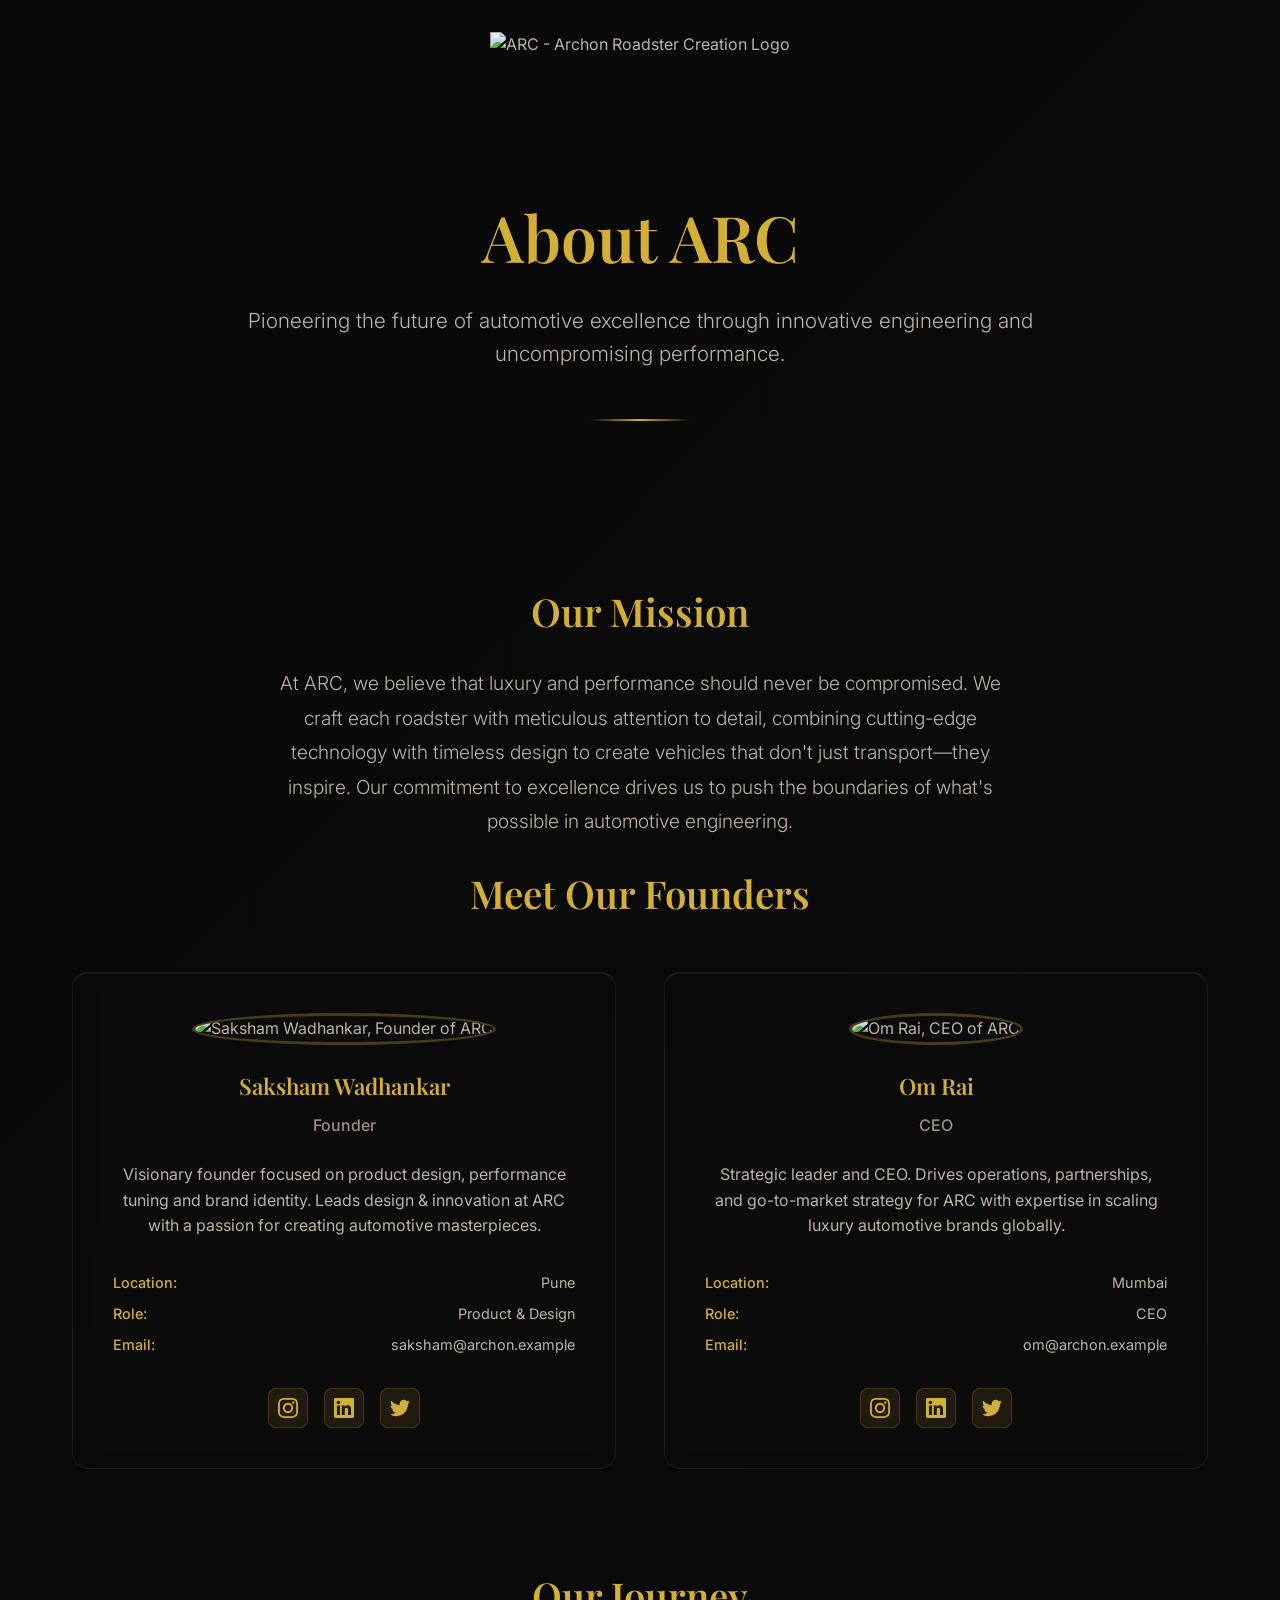
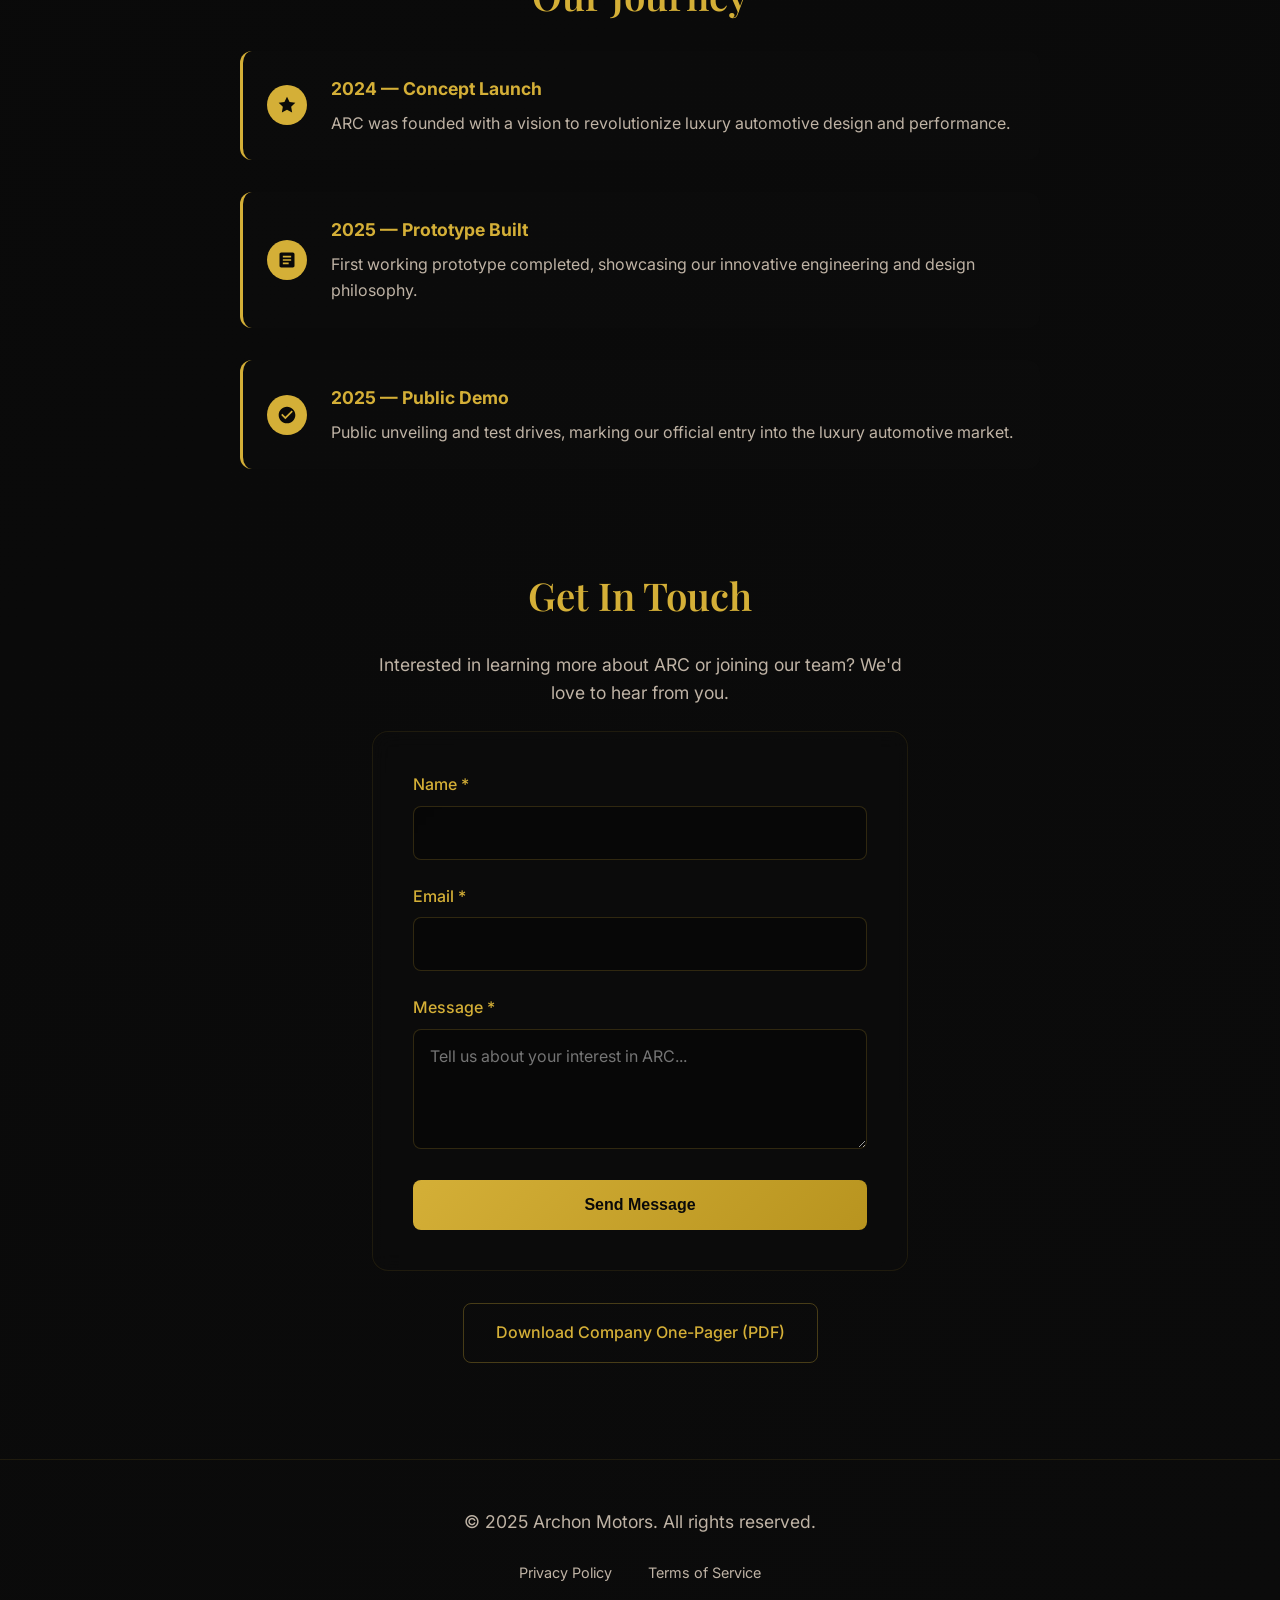
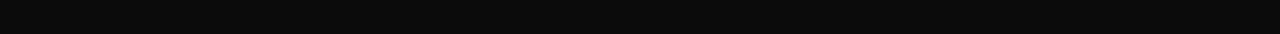
==== src/about.html @ a7c65e60 "Create about.html" ====
<!DOCTYPE html>
<html lang="en">
<head>
    <meta charset="UTF-8">
    <meta name="viewport" content="width=device-width, initial-scale=1.0">
    <title>About ARC — Archon Roadster Creation</title>
    <meta name="description" content="Meet the visionary team behind ARC - pioneering luxury automotive excellence through innovative engineering and uncompromising performance.">
    
    <!-- Open Graph Meta Tags -->
    <meta property="og:title" content="About ARC — Archon Roadster Creation">
    <meta property="og:description" content="Meet the visionary team behind ARC - pioneering luxury automotive excellence through innovative engineering and uncompromising performance.">
    <meta property="og:type" content="website">
    <meta property="og:image" content="https://via.placeholder.com/1200x630/090909/d4af37?text=ARC+About+Us">
    
    <!-- Preconnect to Google Fonts -->
    <link rel="preconnect" href="https://fonts.googleapis.com">
    <link rel="preconnect" href="https://fonts.gstatic.com" crossorigin>
    <link href="https://fonts.googleapis.com/css2?family=Playfair+Display:wght@400;600;700&family=Inter:wght@300;400;500;600&display=swap" rel="stylesheet">
    
    <style>
        /* CSS Reset & Base Styles */
        * {
            margin: 0;
            padding: 0;
            box-sizing: border-box;
        }
        
        html {
            scroll-behavior: smooth;
        }
        
        body {
            font-family: 'Inter', -apple-system, BlinkMacSystemFont, 'Segoe UI', sans-serif;
            background: linear-gradient(135deg, #090909 0%, #0b0b0b 100%);
            color: #bfb3a5;
            line-height: 1.6;
            min-height: 100vh;
        }
        
        /* Typography */
        h1, h2, h3 {
            font-family: 'Playfair Display', serif;
            color: #d4af37;
            font-weight: 600;
        }
        
        h1 {
            font-size: clamp(2.5rem, 5vw, 4rem);
            margin-bottom: 1rem;
        }
        
        h2 {
            font-size: clamp(1.8rem, 3vw, 2.5rem);
            margin-bottom: 1.5rem;
        }
        
        h3 {
            font-size: clamp(1.2rem, 2vw, 1.5rem);
            margin-bottom: 1rem;
        }
        
        p {
            font-size: 1.1rem;
            margin-bottom: 1.5rem;
            color: #bfb3a5;
        }
        
        /* Layout Container */
        .container {
            max-width: 1200px;
            margin: 0 auto;
            padding: 0 2rem;
        }
        
        /* Header */
        header {
            padding: 2rem 0;
            text-align: center;
        }
        
        /* Main Content */
        main {
            padding: 2rem 0;
        }
        
        section {
            margin-bottom: 6rem;
            opacity: 0;
            transform: translateY(30px);
            transition: all 0.8s cubic-bezier(0.4, 0, 0.2, 1);
        }
        
        section.fade-in {
            opacity: 1;
            transform: translateY(0);
        }
        
        /* Hero Section */
        .hero {
            text-align: center;
            padding: 4rem 0;
        }
        
        .hero-subtitle {
            font-size: 1.3rem;
            font-weight: 300;
            max-width: 800px;
            margin: 0 auto 3rem;
            color: #bfb3a5;
        }
        
        .divider {
            width: 100px;
            height: 2px;
            background: linear-gradient(90deg, transparent, #d4af37, transparent);
            margin: 0 auto;
        }
        
        /* Mission Section */
        .mission {
            text-align: center;
            max-width: 800px;
            margin: 0 auto;
        }
        
        .mission p {
            font-size: 1.2rem;
            font-weight: 300;
            line-height: 1.8;
        }
        
        /* Founders Grid */
        .founders-grid {
            display: grid;
            grid-template-columns: repeat(auto-fit, minmax(350px, 1fr));
            gap: 3rem;
            margin-top: 3rem;
        }
        
        .founder-card {
            background: rgba(13, 13, 13, 0.6);
            backdrop-filter: blur(10px);
            border: 1px solid rgba(212, 175, 55, 0.1);
            border-radius: 16px;
            padding: 2.5rem;
            text-align: center;
            transition: all 0.3s ease;
            box-shadow: inset 0 1px 0 rgba(255, 255, 255, 0.05);
        }
        
        .founder-card:hover {
            border-color: rgba(212, 175, 55, 0.4);
            transform: translateY(-5px);
            box-shadow: 0 20px 40px rgba(0, 0, 0, 0.3), inset 0 1px 0 rgba(255, 255, 255, 0.1);
        }
        
        .founder-card:focus-within {
            outline: 2px solid #d4af37;
            outline-offset: 2px;
        }
        
        .founder-image {
            width: 120px;
            height: 120px;
            border-radius: 50%;
            margin: 0 auto 1.5rem;
            border: 3px solid rgba(212, 175, 55, 0.3);
            transition: border-color 0.3s ease;
        }
        
        .founder-card:hover .founder-image {
            border-color: #d4af37;
        }
        
        .founder-name {
            color: #d4af37;
            font-size: 1.4rem;
            margin-bottom: 0.5rem;
        }
        
        .founder-title {
            color: #bfb3a5;
            font-size: 1rem;
            font-weight: 500;
            margin-bottom: 1.5rem;
            opacity: 0.8;
        }
        
        .founder-bio {
            font-size: 1rem;
            line-height: 1.6;
            margin-bottom: 2rem;
        }
        
        .founder-facts {
            text-align: left;
            margin-bottom: 2rem;
        }
        
        .fact-item {
            display: flex;
            justify-content: space-between;
            margin-bottom: 0.5rem;
            font-size: 0.9rem;
        }
        
        .fact-label {
            color: #d4af37;
            font-weight: 500;
        }
        
        .fact-value {
            color: #bfb3a5;
        }
        
        .fact-value a {
            color: #bfb3a5;
            text-decoration: none;
            transition: color 0.3s ease;
        }
        
        .fact-value a:hover {
            color: #d4af37;
        }
        
        /* Social Icons */
        .social-links {
            display: flex;
            justify-content: center;
            gap: 1rem;
        }
        
        .social-link {
            display: inline-flex;
            align-items: center;
            justify-content: center;
            width: 40px;
            height: 40px;
            background: rgba(212, 175, 55, 0.1);
            border: 1px solid rgba(212, 175, 55, 0.2);
            border-radius: 8px;
            color: #d4af37;
            text-decoration: none;
            transition: all 0.3s ease;
        }
        
        .social-link:hover {
            background: rgba(212, 175, 55, 0.2);
            border-color: #d4af37;
            transform: translateY(-2px);
        }
        
        .social-link:focus {
            outline: 2px solid #d4af37;
            outline-offset: 2px;
        }
        
        /* Timeline */
        .timeline {
            max-width: 800px;
            margin: 0 auto;
        }
        
        .timeline-item {
            display: flex;
            align-items: center;
            margin-bottom: 2rem;
            padding: 1.5rem;
            background: rgba(13, 13, 13, 0.4);
            border-radius: 12px;
            border-left: 3px solid #d4af37;
        }
        
        .timeline-icon {
            width: 40px;
            height: 40px;
            background: #d4af37;
            border-radius: 50%;
            display: flex;
            align-items: center;
            justify-content: center;
            margin-right: 1.5rem;
            flex-shrink: 0;
        }
        
        .timeline-content h4 {
            color: #d4af37;
            font-size: 1.1rem;
            margin-bottom: 0.5rem;
        }
        
        .timeline-content p {
            margin: 0;
            font-size: 1rem;
        }
        
        /* Contact Section */
        .contact-section {
            max-width: 600px;
            margin: 0 auto;
            text-align: center;
        }
        
        .contact-form {
            background: rgba(13, 13, 13, 0.6);
            backdrop-filter: blur(10px);
            border: 1px solid rgba(212, 175, 55, 0.1);
            border-radius: 16px;
            padding: 2.5rem;
            margin-bottom: 2rem;
        }
        
        .form-group {
            margin-bottom: 1.5rem;
            text-align: left;
        }
        
        .form-group label {
            display: block;
            color: #d4af37;
            font-weight: 500;
            margin-bottom: 0.5rem;
        }
        
        .form-group input,
        .form-group textarea {
            width: 100%;
            padding: 1rem;
            background: rgba(0, 0, 0, 0.3);
            border: 1px solid rgba(212, 175, 55, 0.2);
            border-radius: 8px;
            color: #bfb3a5;
            font-family: inherit;
            font-size: 1rem;
            transition: border-color 0.3s ease;
        }
        
        .form-group input:focus,
        .form-group textarea:focus {
            outline: none;
            border-color: #d4af37;
            box-shadow: 0 0 0 2px rgba(212, 175, 55, 0.2);
        }
        
        .form-group textarea {
            resize: vertical;
            min-height: 120px;
        }
        
        .submit-btn {
            background: linear-gradient(135deg, #d4af37, #b8941f);
            color: #090909;
            border: none;
            padding: 1rem 2rem;
            border-radius: 8px;
            font-weight: 600;
            font-size: 1rem;
            cursor: pointer;
            transition: all 0.3s ease;
            width: 100%;
        }
        
        .submit-btn:hover {
            transform: translateY(-2px);
            box-shadow: 0 10px 20px rgba(212, 175, 55, 0.3);
        }
        
        .submit-btn:focus {
            outline: 2px solid #d4af37;
            outline-offset: 2px;
        }
        
        .cta-link {
            display: inline-block;
            color: #d4af37;
            text-decoration: none;
            font-weight: 500;
            padding: 1rem 2rem;
            border: 1px solid rgba(212, 175, 55, 0.3);
            border-radius: 8px;
            transition: all 0.3s ease;
        }
        
        .cta-link:hover {
            background: rgba(212, 175, 55, 0.1);
            border-color: #d4af37;
        }
        
        .cta-link:focus {
            outline: 2px solid #d4af37;
            outline-offset: 2px;
        }
        
        /* Footer */
        footer {
            text-align: center;
            padding: 3rem 0;
            border-top: 1px solid rgba(212, 175, 55, 0.1);
            margin-top: 4rem;
        }
        
        .footer-links {
            margin-top: 1rem;
        }
        
        .footer-links a {
            color: #bfb3a5;
            text-decoration: none;
            margin: 0 1rem;
            font-size: 0.9rem;
            transition: color 0.3s ease;
        }
        
        .footer-links a:hover {
            color: #d4af37;
        }
        
        /* Responsive Design */
        @media (max-width: 768px) {
            .container {
                padding: 0 1rem;
            }
            
            .founders-grid {
                grid-template-columns: 1fr;
                gap: 2rem;
            }
            
            .founder-card {
                padding: 2rem;
            }
            
            .timeline-item {
                flex-direction: column;
                text-align: center;
            }
            
            .timeline-icon {
                margin-right: 0;
                margin-bottom: 1rem;
            }
            
            .contact-form {
                padding: 2rem;
            }
            
            section {
                margin-bottom: 4rem;
            }
        }
        
        @media (max-width: 480px) {
            .hero {
                padding: 2rem 0;
            }
            
            .hero-subtitle {
                font-size: 1.1rem;
            }
            
            .founder-card {
                padding: 1.5rem;
            }
            
            .contact-form {
                padding: 1.5rem;
            }
        }
    </style>
</head>
<body>
    <header>
        <div class="container">
            <!-- Replace with actual logo -->
            <img src="https://via.placeholder.com/200x60/090909/d4af37?text=ARC+LOGO" alt="ARC - Archon Roadster Creation Logo" style="max-height: 60px;">
        </div>
    </header>

    <main>
        <!-- Hero Section -->
        <section class="hero fade-in">
            <div class="container">
                <h1>About ARC</h1>
                <p class="hero-subtitle">Pioneering the future of automotive excellence through innovative engineering and uncompromising performance.</p>
                <div class="divider"></div>
            </div>
        </section>

        <!-- Mission Section -->
        <section class="mission">
            <div class="container">
                <h2>Our Mission</h2>
                <p>At ARC, we believe that luxury and performance should never be compromised. We craft each roadster with meticulous attention to detail, combining cutting-edge technology with timeless design to create vehicles that don't just transport—they inspire. Our commitment to excellence drives us to push the boundaries of what's possible in automotive engineering.</p>
            </div>
        </section>

        <!-- Founders Section -->
        <section class="founders">
            <div class="container">
                <h2 style="text-align: center;">Meet Our Founders</h2>
                <div class="founders-grid">
                    <!-- Founder 1: Saksham Wadhankar -->
                    <article class="founder-card">
                        <!-- Replace with actual founder photo -->
                        <img src="https://via.placeholder.com/200x200/090909/d4af37?text=SW" alt="Saksham Wadhankar, Founder of ARC" class="founder-image">
                        <h3 class="founder-name">Saksham Wadhankar</h3>
                        <p class="founder-title">Founder</p>
                        <p class="founder-bio">Visionary founder focused on product design, performance tuning and brand identity. Leads design & innovation at ARC with a passion for creating automotive masterpieces.</p>
                        
                        <div class="founder-facts">
                            <div class="fact-item">
                                <span class="fact-label">Location:</span>
                                <span class="fact-value">Pune</span>
                            </div>
                            <div class="fact-item">
                                <span class="fact-label">Role:</span>
                                <span class="fact-value">Product & Design</span>
                            </div>
                            <div class="fact-item">
                                <span class="fact-label">Email:</span>
                                <span class="fact-value"><a href="mailto:saksham@archon.example">saksham@archon.example</a></span>
                            </div>
                        </div>
                        
                        <div class="social-links">
                            <a href="#" class="social-link" aria-label="Saksham's Instagram">
                                <svg width="20" height="20" viewBox="0 0 24 24" fill="currentColor">
                                    <path d="M12 2.163c3.204 0 3.584.012 4.85.07 3.252.148 4.771 1.691 4.919 4.919.058 1.265.069 1.645.069 4.849 0 3.205-.012 3.584-.069 4.849-.149 3.225-1.664 4.771-4.919 4.919-1.266.058-1.644.07-4.85.07-3.204 0-3.584-.012-4.849-.07-3.26-.149-4.771-1.699-4.919-4.92-.058-1.265-.07-1.644-.07-4.849 0-3.204.013-3.583.07-4.849.149-3.227 1.664-4.771 4.919-4.919 1.266-.057 1.645-.069 4.849-.069zm0-2.163c-3.259 0-3.667.014-4.947.072-4.358.2-6.78 2.618-6.98 6.98-.059 1.281-.073 1.689-.073 4.948 0 3.259.014 3.668.072 4.948.2 4.358 2.618 6.78 6.98 6.98 1.281.058 1.689.072 4.948.072 3.259 0 3.668-.014 4.948-.072 4.354-.2 6.782-2.618 6.979-6.98.059-1.28.073-1.689.073-4.948 0-3.259-.014-3.667-.072-4.947-.196-4.354-2.617-6.78-6.979-6.98-1.281-.059-1.69-.073-4.949-.073zm0 5.838c-3.403 0-6.162 2.759-6.162 6.162s2.759 6.163 6.162 6.163 6.162-2.759 6.162-6.163c0-3.403-2.759-6.162-6.162-6.162zm0 10.162c-2.209 0-4-1.79-4-4 0-2.209 1.791-4 4-4s4 1.791 4 4c0 2.21-1.791 4-4 4zm6.406-11.845c-.796 0-1.441.645-1.441 1.44s.645 1.44 1.441 1.44c.795 0 1.439-.645 1.439-1.44s-.644-1.44-1.439-1.44z"/>
                                </svg>
                            </a>
                            <a href="#" class="social-link" aria-label="Saksham's LinkedIn">
                                <svg width="20" height="20" viewBox="0 0 24 24" fill="currentColor">
                                    <path d="M20.447 20.452h-3.554v-5.569c0-1.328-.027-3.037-1.852-3.037-1.853 0-2.136 1.445-2.136 2.939v5.667H9.351V9h3.414v1.561h.046c.477-.9 1.637-1.85 3.37-1.85 3.601 0 4.267 2.37 4.267 5.455v6.286zM5.337 7.433c-1.144 0-2.063-.926-2.063-2.065 0-1.138.92-2.063 2.063-2.063 1.14 0 2.064.925 2.064 2.063 0 1.139-.925 2.065-2.064 2.065zm1.782 13.019H3.555V9h3.564v11.452zM22.225 0H1.771C.792 0 0 .774 0 1.729v20.542C0 23.227.792 24 1.771 24h20.451C23.2 24 24 23.227 24 22.271V1.729C24 .774 23.2 0 22.222 0h.003z"/>
                                </svg>
                            </a>
                            <a href="#" class="social-link" aria-label="Saksham's Twitter">
                                <svg width="20" height="20" viewBox="0 0 24 24" fill="currentColor">
                                    <path d="M23.953 4.57a10 10 0 01-2.825.775 4.958 4.958 0 002.163-2.723c-.951.555-2.005.959-3.127 1.184a4.92 4.92 0 00-8.384 4.482C7.69 8.095 4.067 6.13 1.64 3.162a4.822 4.822 0 00-.666 2.475c0 1.71.87 3.213 2.188 4.096a4.904 4.904 0 01-2.228-.616v.06a4.923 4.923 0 003.946 4.827 4.996 4.996 0 01-2.212.085 4.936 4.936 0 004.604 3.417 9.867 9.867 0 01-6.102 2.105c-.39 0-.779-.023-1.17-.067a13.995 13.995 0 007.557 2.209c9.053 0 13.998-7.496 13.998-13.985 0-.21 0-.42-.015-.63A9.935 9.935 0 0024 4.59z"/>
                                </svg>
                            </a>
                        </div>
                    </article>

                    <!-- Founder 2: Om Rai -->
                    <article class="founder-card">
                        <!-- Replace with actual founder photo -->
                        <img src="https://via.placeholder.com/200x200/090909/d4af37?text=OR" alt="Om Rai, CEO of ARC" class="founder-image">
                        <h3 class="founder-name">Om Rai</h3>
                        <p class="founder-title">CEO</p>
                        <p class="founder-bio">Strategic leader and CEO. Drives operations, partnerships, and go-to-market strategy for ARC with expertise in scaling luxury automotive brands globally.</p>
                        
                        <div class="founder-facts">
                            <div class="fact-item">
                                <span class="fact-label">Location:</span>
                                <span class="fact-value">Mumbai</span>
                            </div>
                            <div class="fact-item">
                                <span class="fact-label">Role:</span>
                                <span class="fact-value">CEO</span>
                            </div>
                            <div class="fact-item">
                                <span class="fact-label">Email:</span>
                                <span class="fact-value"><a href="mailto:om@archon.example">om@archon.example</a></span>
                            </div>
                        </div>
                        
                        <div class="social-links">
                            <a href="#" class="social-link" aria-label="Om's Instagram">
                                <svg width="20" height="20" viewBox="0 0 24 24" fill="currentColor">
                                    <path d="M12 2.163c3.204 0 3.584.012 4.85.07 3.252.148 4.771 1.691 4.919 4.919.058 1.265.069 1.645.069 4.849 0 3.205-.012 3.584-.069 4.849-.149 3.225-1.664 4.771-4.919 4.919-1.266.058-1.644.07-4.85.07-3.204 0-3.584-.012-4.849-.07-3.26-.149-4.771-1.699-4.919-4.92-.058-1.265-.07-1.644-.07-4.849 0-3.204.013-3.583.07-4.849.149-3.227 1.664-4.771 4.919-4.919 1.266-.057 1.645-.069 4.849-.069zm0-2.163c-3.259 0-3.667.014-4.947.072-4.358.2-6.78 2.618-6.98 6.98-.059 1.281-.073 1.689-.073 4.948 0 3.259.014 3.668.072 4.948.2 4.358 2.618 6.78 6.98 6.98 1.281.058 1.689.072 4.948.072 3.259 0 3.668-.014 4.948-.072 4.354-.2 6.782-2.618 6.979-6.98.059-1.28.073-1.689.073-4.948 0-3.259-.014-3.667-.072-4.947-.196-4.354-2.617-6.78-6.979-6.98-1.281-.059-1.69-.073-4.949-.073zm0 5.838c-3.403 0-6.162 2.759-6.162 6.162s2.759 6.163 6.162 6.163 6.162-2.759 6.162-6.163c0-3.403-2.759-6.162-6.162-6.162zm0 10.162c-2.209 0-4-1.79-4-4 0-2.209 1.791-4 4-4s4 1.791 4 4c0 2.21-1.791 4-4 4zm6.406-11.845c-.796 0-1.441.645-1.441 1.44s.645 1.44 1.441 1.44c.795 0 1.439-.645 1.439-1.44s-.644-1.44-1.439-1.44z"/>
                                </svg>
                            </a>
                            <a href="#" class="social-link" aria-label="Om's LinkedIn">
                                <svg width="20" height="20" viewBox="0 0 24 24" fill="currentColor">
                                    <path d="M20.447 20.452h-3.554v-5.569c0-1.328-.027-3.037-1.852-3.037-1.853 0-2.136 1.445-2.136 2.939v5.667H9.351V9h3.414v1.561h.046c.477-.9 1.637-1.85 3.37-1.85 3.601 0 4.267 2.37 4.267 5.455v6.286zM5.337 7.433c-1.144 0-2.063-.926-2.063-2.065 0-1.138.92-2.063 2.063-2.063 1.14 0 2.064.925 2.064 2.063 0 1.139-.925 2.065-2.064 2.065zm1.782 13.019H3.555V9h3.564v11.452zM22.225 0H1.771C.792 0 0 .774 0 1.729v20.542C0 23.227.792 24 1.771 24h20.451C23.2 24 24 23.227 24 22.271V1.729C24 .774 23.2 0 22.222 0h.003z"/>
                                </svg>
                            </a>
                            <a href="#" class="social-link" aria-label="Om's Twitter">
                                <svg width="20" height="20" viewBox="0 0 24 24" fill="currentColor">
                                    <path d="M23.953 4.57a10 10 0 01-2.825.775 4.958 4.958 0 002.163-2.723c-.951.555-2.005.959-3.127 1.184a4.92 4.92 0 00-8.384 4.482C7.69 8.095 4.067 6.13 1.64 3.162a4.822 4.822 0 00-.666 2.475c0 1.71.87 3.213 2.188 4.096a4.904 4.904 0 01-2.228-.616v.06a4.923 4.923 0 003.946 4.827 4.996 4.996 0 01-2.212.085 4.936 4.936 0 004.604 3.417 9.867 9.867 0 01-6.102 2.105c-.39 0-.779-.023-1.17-.067a13.995 13.995 0 007.557 2.209c9.053 0 13.998-7.496 13.998-13.985 0-.21 0-.42-.015-.63A9.935 9.935 0 0024 4.59z"/>
                                </svg>
                            </a>
                        </div>
                    </article>
                </div>
            </div>
        </section>

        <!-- Timeline Section -->
        <section class="timeline-section">
            <div class="container">
                <h2 style="text-align: center;">Our Journey</h2>
                <div class="timeline">
                    <div class="timeline-item">
                        <div class="timeline-icon">
                            <svg width="20" height="20" viewBox="0 0 24 24" fill="#090909">
                                <path d="M12 2l3.09 6.26L22 9.27l-5 4.87 1.18 6.88L12 17.77l-6.18 3.25L7 14.14 2 9.27l6.91-1.01L12 2z"/>
                            </svg>
                        </div>
                        <div class="timeline-content">
                            <h4>2024 — Concept Launch</h4>
                            <p>ARC was founded with a vision to revolutionize luxury automotive design and performance.</p>
                        </div>
                    </div>
                    
                    <div class="timeline-item">
                        <div class="timeline-icon">
                            <svg width="20" height="20" viewBox="0 0 24 24" fill="#090909">
                                <path d="M19 3H5c-1.1 0-2 .9-2 2v14c0 1.1.9 2 2 2h14c1.1 0 2-.9 2-2V5c0-1.1-.9-2-2-2zm-5 14H7v-2h7v2zm3-4H7v-2h10v2zm0-4H7V7h10v2z"/>
                            </svg>
                        </div>
                        <div class="timeline-content">
                            <h4>2025 — Prototype Built</h4>
                            <p>First working prototype completed, showcasing our innovative engineering and design philosophy.</p>
                        </div>
                    </div>
                    
                    <div class="timeline-item">
                        <div class="timeline-icon">
                            <svg width="20" height="20" viewBox="0 0 24 24" fill="#090909">
                                <path d="M12 2C6.48 2 2 6.48 2 12s4.48 10 10 10 10-4.48 10-10S17.52 2 12 2zm-2 15l-5-5 1.41-1.41L10 14.17l7.59-7.59L19 8l-9 9z"/>
                            </svg>
                        </div>
                        <div class="timeline-content">
                            <h4>2025 — Public Demo</h4>
                            <p>Public unveiling and test drives, marking our official entry into the luxury automotive market.</p>
                        </div>
                    </div>
                </div>
            </div>
        </section>

        <!-- Contact Section -->
        <section class="contact-section">
            <div class="container">
                <h2>Get In Touch</h2>
                <p>Interested in learning more about ARC or joining our team? We'd love to hear from you.</p>
                
                <form class="contact-form" id="contactForm">
                    <div class="form-group">
                        <label for="name">Name *</label>
                        <input type="text" id="name" name="name" required>
                    </div>
                    
                    <div class="form-group">
                        <label for="email">Email *</label>
                        <input type="email" id="email" name="email" required>
                    </div>
                    
                    <div class="form-group">
                        <label for="message">Message *</label>
                        <textarea id="message" name="message" required placeholder="Tell us about your interest in ARC..."></textarea>
                    </div>
                    
                    <button type="submit" class="submit-btn">Send Message</button>
                </form>
                
                <a href="#" class="cta-link">Download Company One-Pager (PDF)</a>
            </div>
        </section>
    </main>

    <footer>
        <div class="container">
            <p>&copy; 2025 Archon Motors. All rights reserved.</p>
            <div class="footer-links">
                <a href="#">Privacy Policy</a>
                <a href="#">Terms of Service</a>
            </div>
        </div>
    </footer>

    <script defer>
        // Smooth fade-in animation on scroll
        const observerOptions = {
            threshold: 0.1,
            rootMargin: '0px 0px -50px 0px'
        };

        const observer = new IntersectionObserver((entries) => {
            entries.forEach(entry => {
                if (entry.isIntersecting) {
                    entry.target.classList.add('fade-in');
                }
            });
        }, observerOptions);

        // Observe all sections
        document.querySelectorAll('section').forEach(section => {
            observer.observe(section);
        });

        // Form submission handler
        document.getElementById('contactForm').addEventListener('submit', function(e) {
            e.preventDefault();
            
            const formData = new FormData(this);
            const name = formData.get('name');
            const email = formData.get('email');
            const message = formData.get('message');
            
            // Create mailto link (replace with actual backend integration)
            const subject = encodeURIComponent('Contact from ARC About Page');
            const body = encodeURIComponent(`Name: ${name}\nEmail: ${email}\n\nMessage:\n${message}`);
            const mailtoLink = `mailto:contact@archon.example?subject=${subject}&body=${body}`;
            
            // Open email client
            window.location.href = mailtoLink;
            
            // Log to console for development
            console.log('Form submitted:', { name, email, message });
            
            // Reset form
            this.reset();
            
            // Show success message (you can enhance this)
            alert('Thank you for your message! Your email client should open shortly.');
        });

        // Add keyboard navigation for social links
        document.querySelectorAll('.social-link').forEach(link => {
            link.addEventListener('keydown', function(e) {
                if (e.key === 'Enter' || e.key === ' ') {
                    e.preventDefault();
                    this.click();
                }
            });
        });
    </script>
</body>
</html>
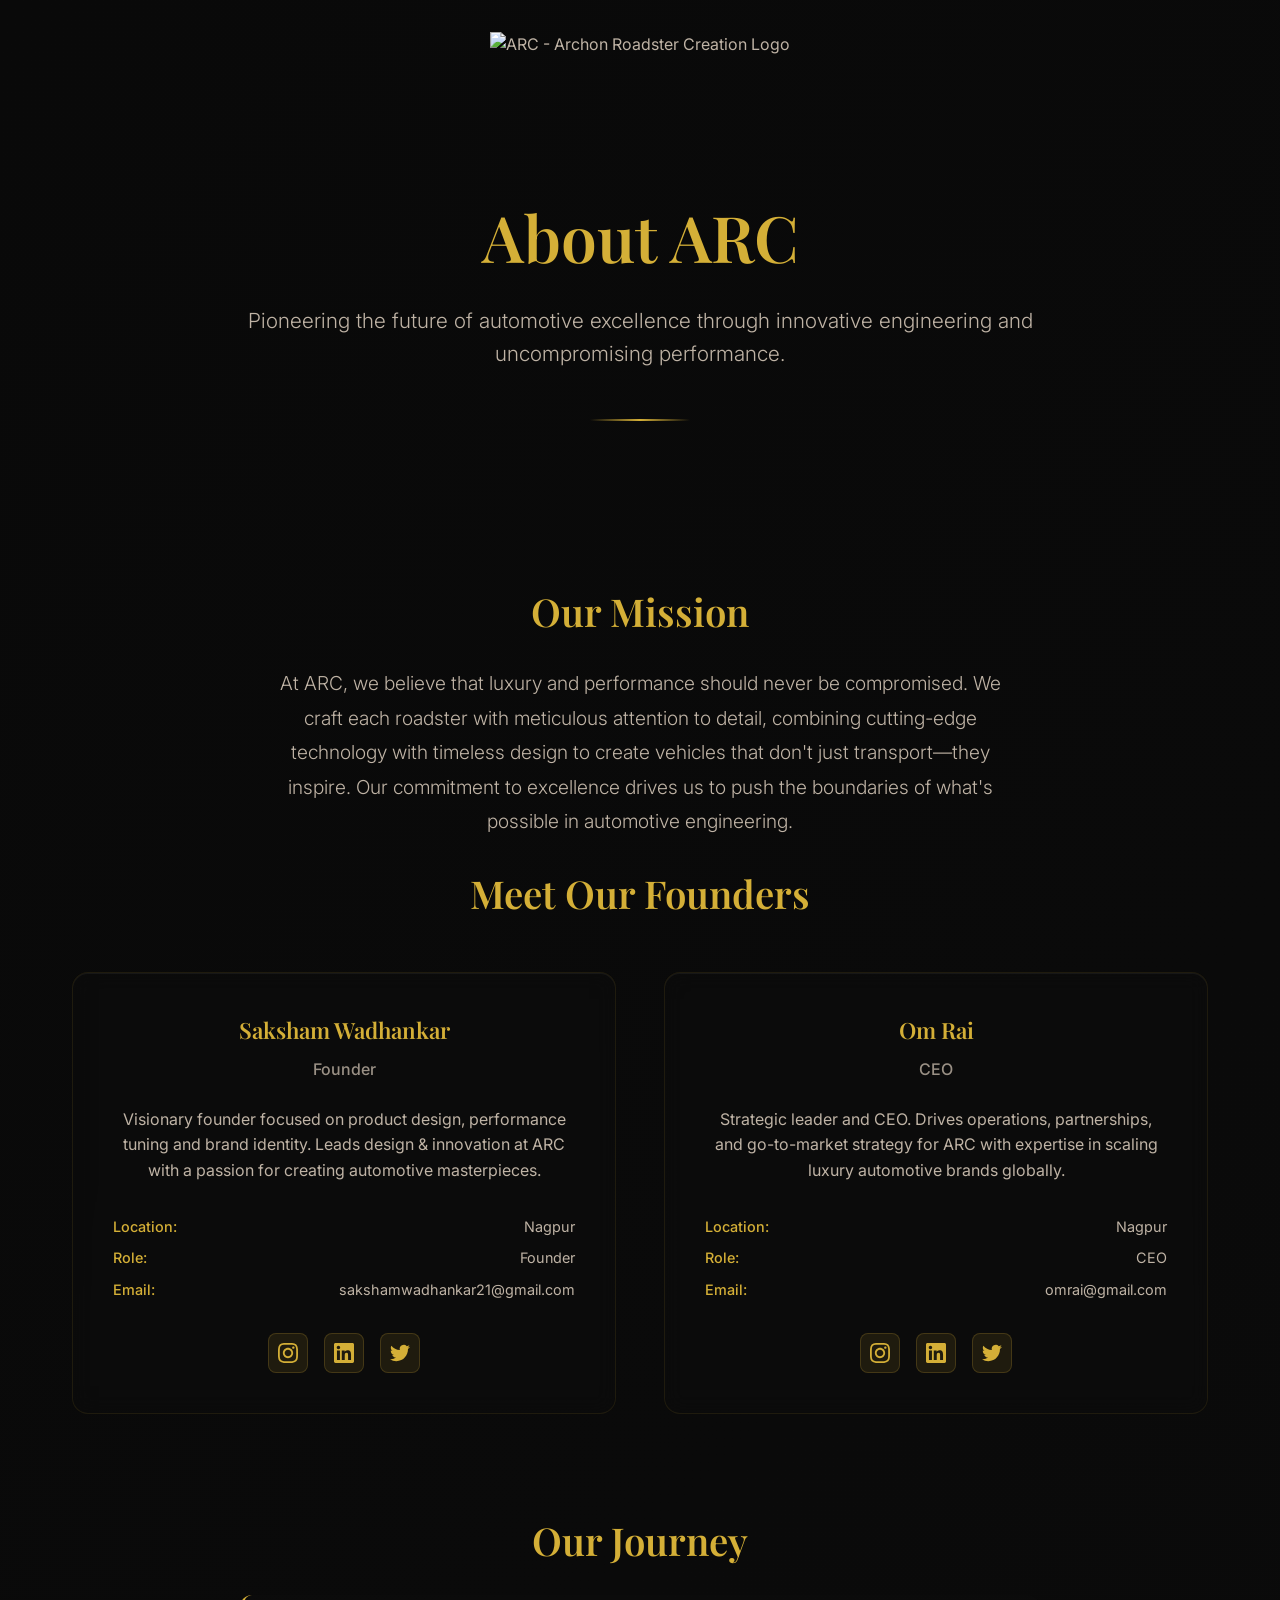
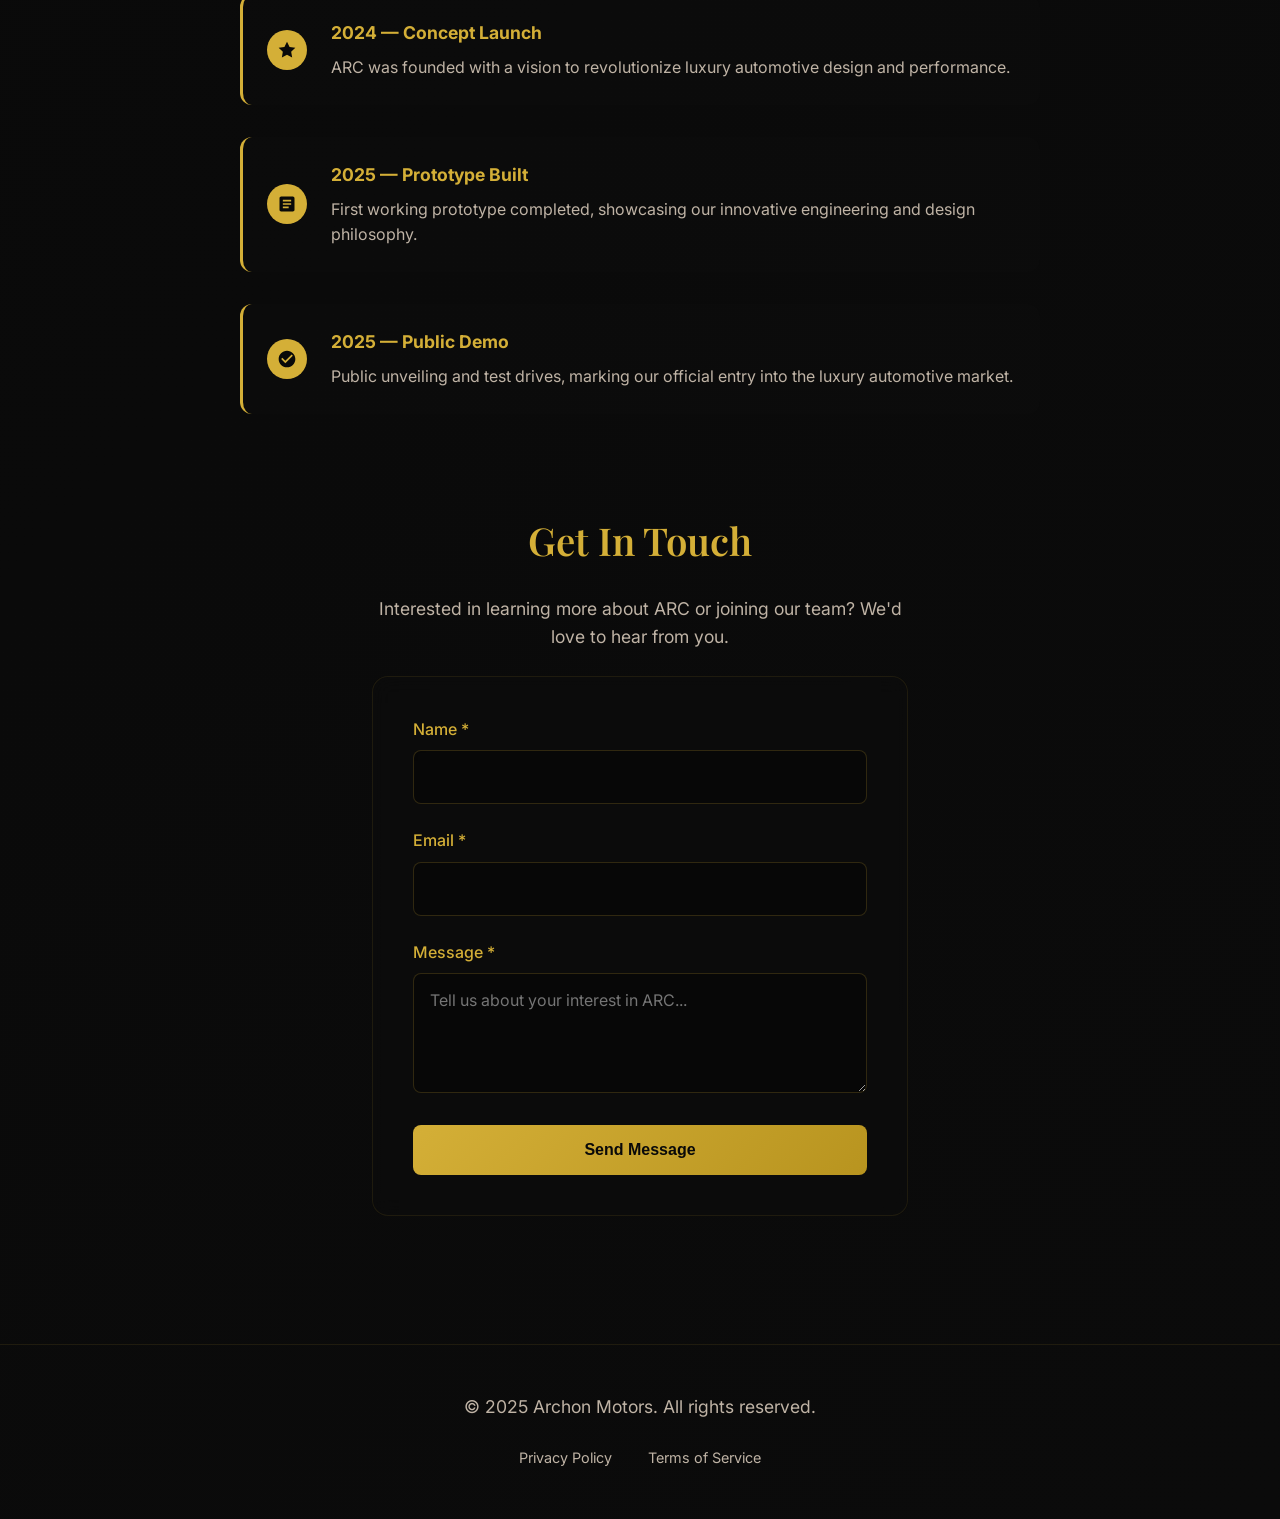
==== commit 2b188117: "about" ====
--- a/src/about.html
+++ b/src/about.html
@@ -472,7 +472,7 @@
     <header>
         <div class="container">
             <!-- Replace with actual logo -->
-            <img src="https://via.placeholder.com/200x60/090909/d4af37?text=ARC+LOGO" alt="ARC - Archon Roadster Creation Logo" style="max-height: 60px;">
+            <img src="public\lovable-uploads\961150df-a464-4cd4-8b84-82c7b536e57f.png" alt="ARC - Archon Roadster Creation Logo" style="max-height: 60px;">
         </div>
     </header>
 
@@ -502,7 +502,7 @@
                     <!-- Founder 1: Saksham Wadhankar -->
                     <article class="founder-card">
                         <!-- Replace with actual founder photo -->
-                        <img src="https://via.placeholder.com/200x200/090909/d4af37?text=SW" alt="Saksham Wadhankar, Founder of ARC" class="founder-image">
+                        
                         <h3 class="founder-name">Saksham Wadhankar</h3>
                         <p class="founder-title">Founder</p>
                         <p class="founder-bio">Visionary founder focused on product design, performance tuning and brand identity. Leads design & innovation at ARC with a passion for creating automotive masterpieces.</p>
@@ -510,15 +510,15 @@
                         <div class="founder-facts">
                             <div class="fact-item">
                                 <span class="fact-label">Location:</span>
-                                <span class="fact-value">Pune</span>
+                                <span class="fact-value">Nagpur</span>
                             </div>
                             <div class="fact-item">
                                 <span class="fact-label">Role:</span>
-                                <span class="fact-value">Product & Design</span>
+                                <span class="fact-value">Founder</span>
                             </div>
                             <div class="fact-item">
                                 <span class="fact-label">Email:</span>
-                                <span class="fact-value"><a href="mailto:saksham@archon.example">saksham@archon.example</a></span>
+                                <span class="fact-value"><a href="mailto:sakshamwadhankar21@gmail.com">sakshamwadhankar21@gmail.com</a></span>
                             </div>
                         </div>
                         
@@ -544,7 +544,7 @@
                     <!-- Founder 2: Om Rai -->
                     <article class="founder-card">
                         <!-- Replace with actual founder photo -->
-                        <img src="https://via.placeholder.com/200x200/090909/d4af37?text=OR" alt="Om Rai, CEO of ARC" class="founder-image">
+                       
                         <h3 class="founder-name">Om Rai</h3>
                         <p class="founder-title">CEO</p>
                         <p class="founder-bio">Strategic leader and CEO. Drives operations, partnerships, and go-to-market strategy for ARC with expertise in scaling luxury automotive brands globally.</p>
@@ -552,7 +552,7 @@
                         <div class="founder-facts">
                             <div class="fact-item">
                                 <span class="fact-label">Location:</span>
-                                <span class="fact-value">Mumbai</span>
+                                <span class="fact-value">Nagpur</span>
                             </div>
                             <div class="fact-item">
                                 <span class="fact-label">Role:</span>
@@ -560,7 +560,7 @@
                             </div>
                             <div class="fact-item">
                                 <span class="fact-label">Email:</span>
-                                <span class="fact-value"><a href="mailto:om@archon.example">om@archon.example</a></span>
+                            <span class="fact-value"><a href="mailto:omrai@gmail.com">omrai@gmail.com</a></span>
                             </div>
                         </div>
                         
@@ -655,7 +655,7 @@
                     <button type="submit" class="submit-btn">Send Message</button>
                 </form>
                 
-                <a href="#" class="cta-link">Download Company One-Pager (PDF)</a>
+               
             </div>
         </section>
     </main>
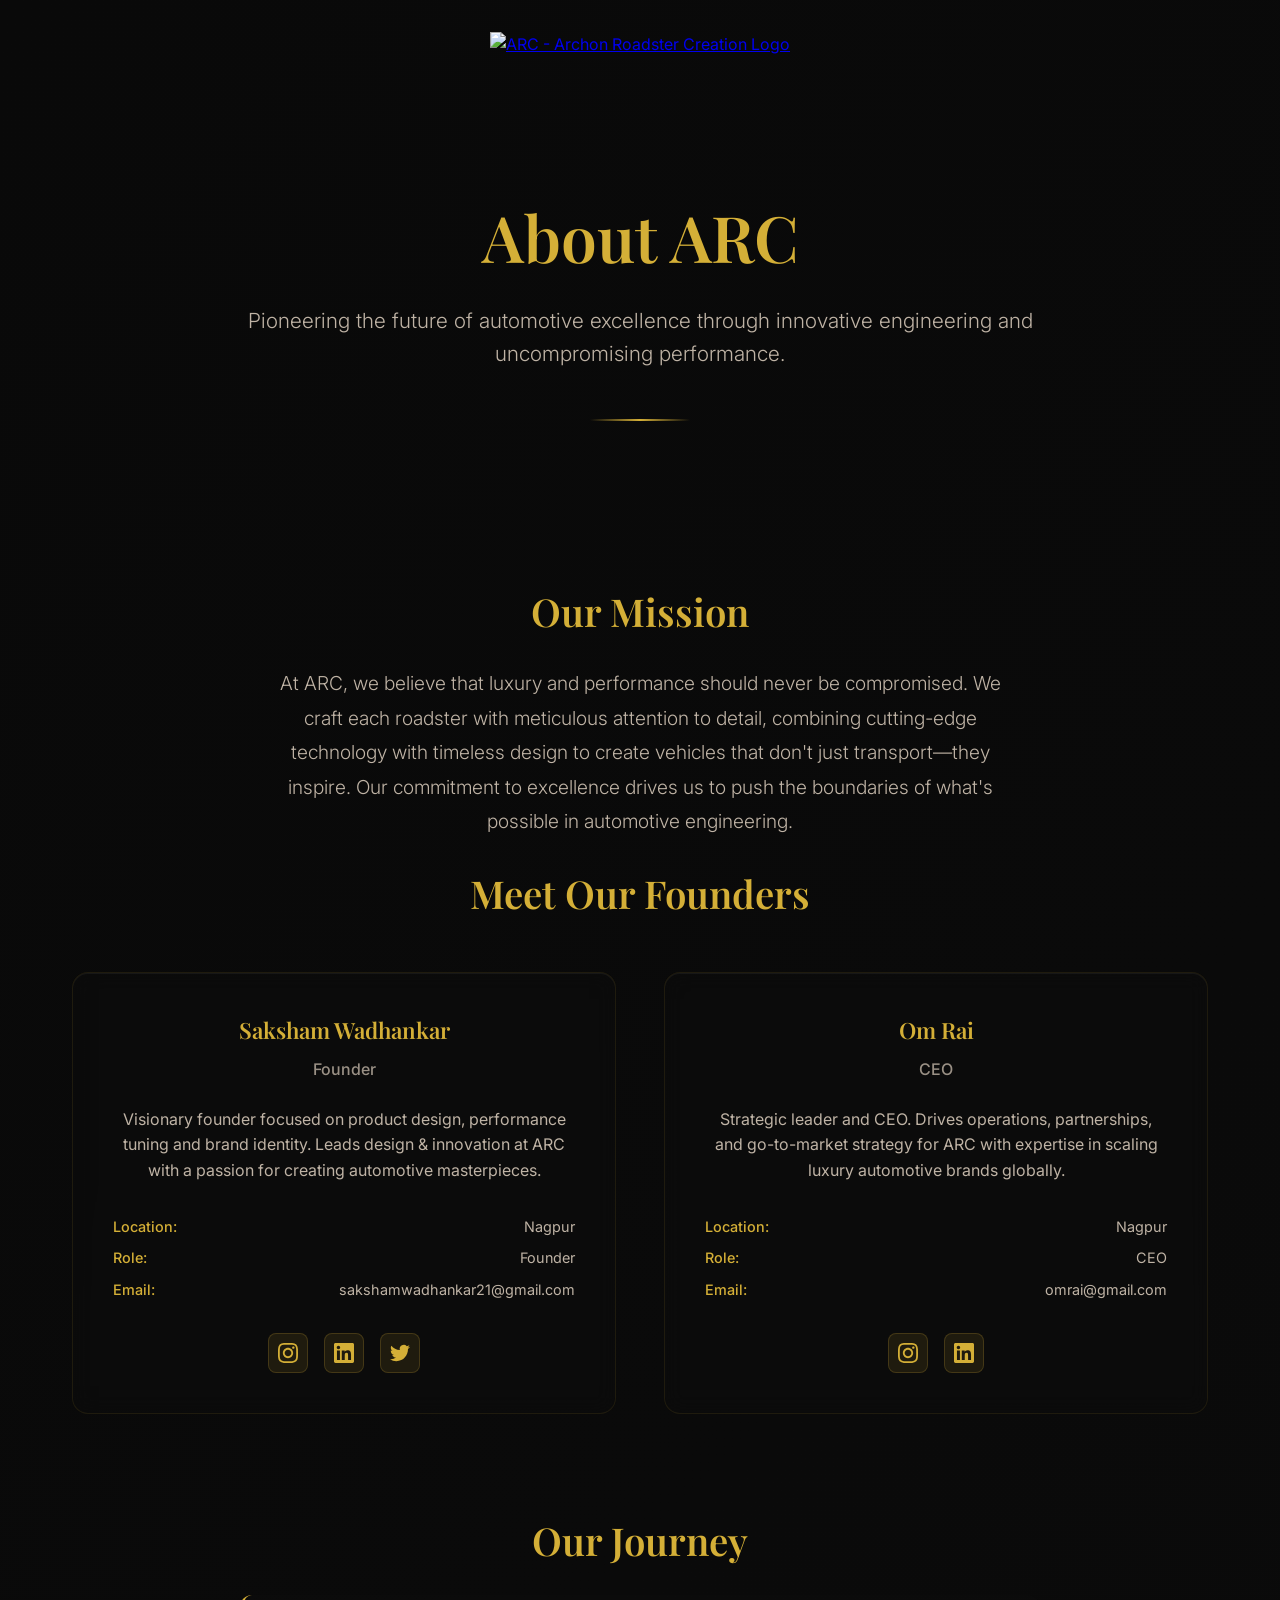
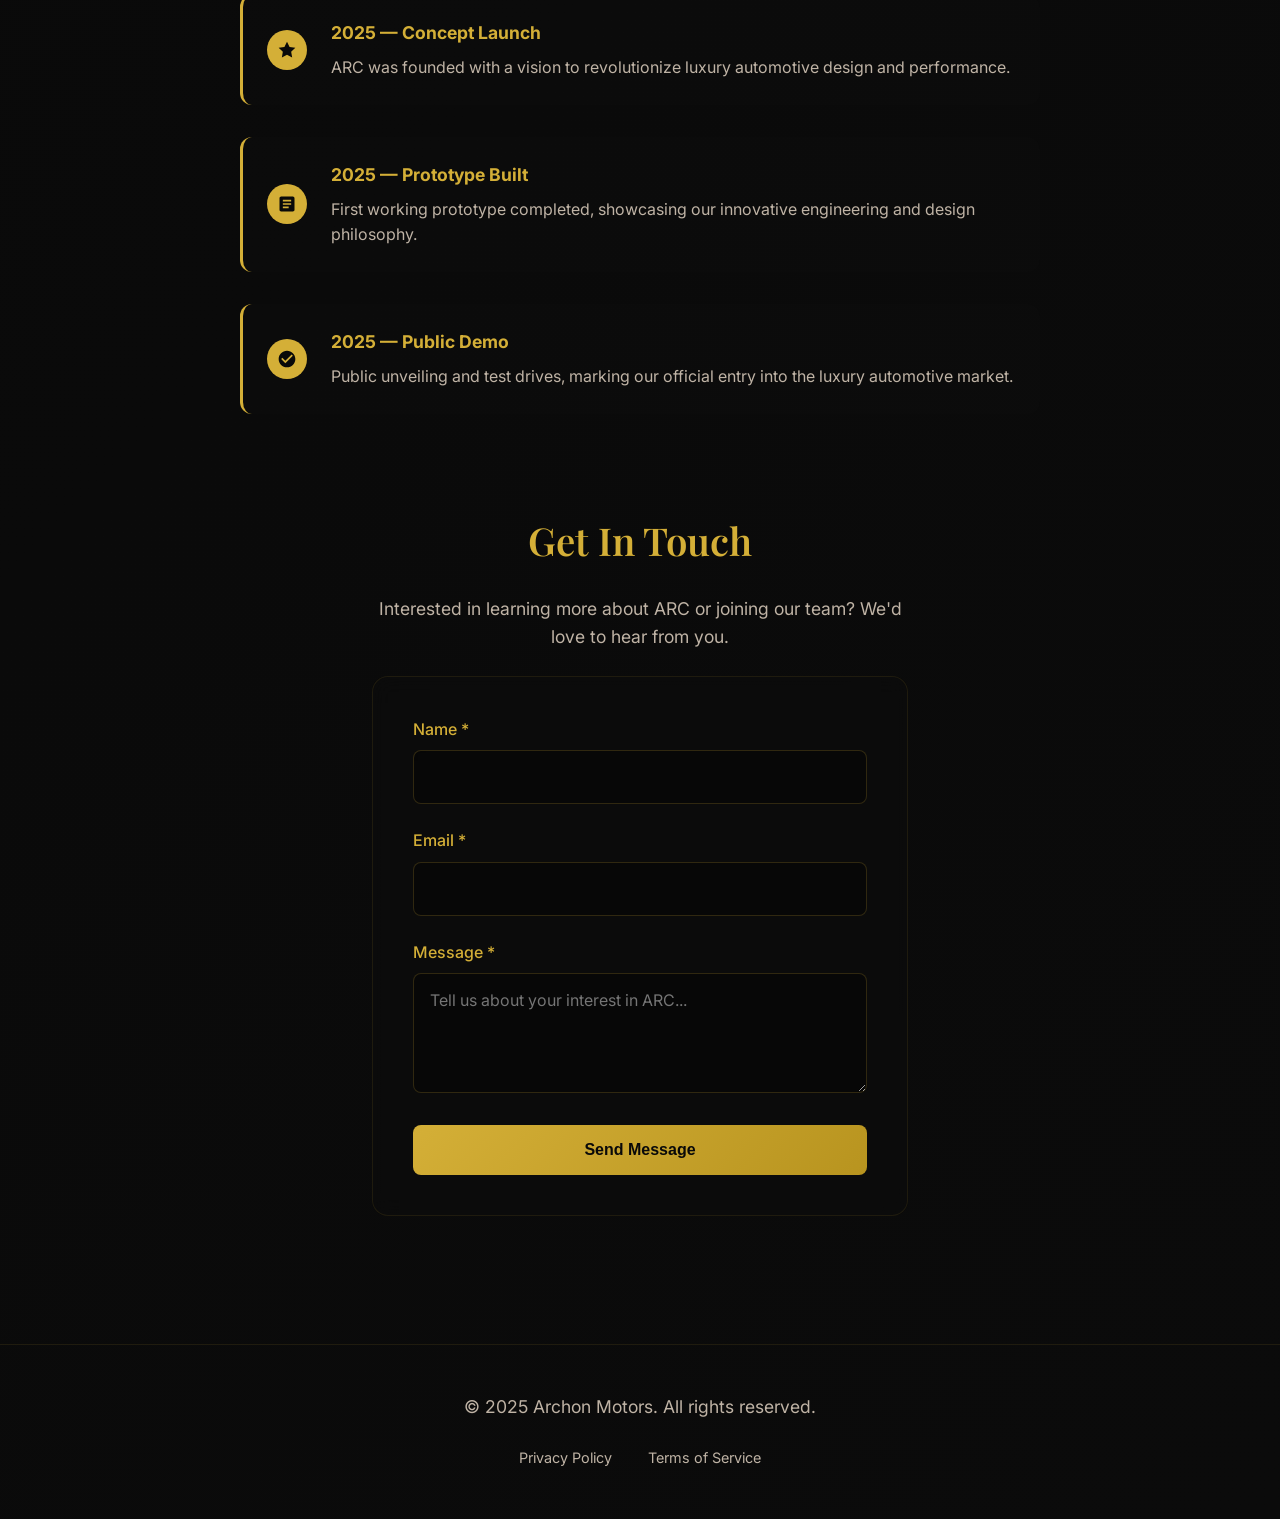
==== commit 5e271f92: "abot us 2" ====
--- a/src/about.html
+++ b/src/about.html
@@ -470,11 +470,16 @@
 </head>
 <body>
     <header>
-        <div class="container">
-            <!-- Replace with actual logo -->
-            <img src="public\lovable-uploads\961150df-a464-4cd4-8b84-82c7b536e57f.png" alt="ARC - Archon Roadster Creation Logo" style="max-height: 60px;">
-        </div>
-    </header>
+  <div class="container">
+    <!-- Logo with link -->
+    <a href="https://archon-roadstar-creation.vercel.app/" aria-label="Go to ARC Home Page">
+      <img src="C:\Users\saksham\Documents\arc-roadster-reimagined\archon-roadstar-creation\public\favicon.ico" 
+           alt="ARC - Archon Roadster Creation Logo" 
+           style="max-height: 60px;">
+    </a>
+  </div>
+</header>
+
 
     <main>
         <!-- Hero Section -->
@@ -523,17 +528,17 @@
                         </div>
                         
                         <div class="social-links">
-                            <a href="#" class="social-link" aria-label="Saksham's Instagram">
+                            <a href="https://www.instagram.com/saksham_wadhankar/" class="social-link" aria-label="Saksham's Instagram">
                                 <svg width="20" height="20" viewBox="0 0 24 24" fill="currentColor">
                                     <path d="M12 2.163c3.204 0 3.584.012 4.85.07 3.252.148 4.771 1.691 4.919 4.919.058 1.265.069 1.645.069 4.849 0 3.205-.012 3.584-.069 4.849-.149 3.225-1.664 4.771-4.919 4.919-1.266.058-1.644.07-4.85.07-3.204 0-3.584-.012-4.849-.07-3.26-.149-4.771-1.699-4.919-4.92-.058-1.265-.07-1.644-.07-4.849 0-3.204.013-3.583.07-4.849.149-3.227 1.664-4.771 4.919-4.919 1.266-.057 1.645-.069 4.849-.069zm0-2.163c-3.259 0-3.667.014-4.947.072-4.358.2-6.78 2.618-6.98 6.98-.059 1.281-.073 1.689-.073 4.948 0 3.259.014 3.668.072 4.948.2 4.358 2.618 6.78 6.98 6.98 1.281.058 1.689.072 4.948.072 3.259 0 3.668-.014 4.948-.072 4.354-.2 6.782-2.618 6.979-6.98.059-1.28.073-1.689.073-4.948 0-3.259-.014-3.667-.072-4.947-.196-4.354-2.617-6.78-6.979-6.98-1.281-.059-1.69-.073-4.949-.073zm0 5.838c-3.403 0-6.162 2.759-6.162 6.162s2.759 6.163 6.162 6.163 6.162-2.759 6.162-6.163c0-3.403-2.759-6.162-6.162-6.162zm0 10.162c-2.209 0-4-1.79-4-4 0-2.209 1.791-4 4-4s4 1.791 4 4c0 2.21-1.791 4-4 4zm6.406-11.845c-.796 0-1.441.645-1.441 1.44s.645 1.44 1.441 1.44c.795 0 1.439-.645 1.439-1.44s-.644-1.44-1.439-1.44z"/>
                                 </svg>
                             </a>
-                            <a href="#" class="social-link" aria-label="Saksham's LinkedIn">
+                            <a href="https://www.linkedin.com/in/saksham-wadhankar-b0775329a/" class="social-link" aria-label="Saksham's LinkedIn">
                                 <svg width="20" height="20" viewBox="0 0 24 24" fill="currentColor">
                                     <path d="M20.447 20.452h-3.554v-5.569c0-1.328-.027-3.037-1.852-3.037-1.853 0-2.136 1.445-2.136 2.939v5.667H9.351V9h3.414v1.561h.046c.477-.9 1.637-1.85 3.37-1.85 3.601 0 4.267 2.37 4.267 5.455v6.286zM5.337 7.433c-1.144 0-2.063-.926-2.063-2.065 0-1.138.92-2.063 2.063-2.063 1.14 0 2.064.925 2.064 2.063 0 1.139-.925 2.065-2.064 2.065zm1.782 13.019H3.555V9h3.564v11.452zM22.225 0H1.771C.792 0 0 .774 0 1.729v20.542C0 23.227.792 24 1.771 24h20.451C23.2 24 24 23.227 24 22.271V1.729C24 .774 23.2 0 22.222 0h.003z"/>
                                 </svg>
                             </a>
-                            <a href="#" class="social-link" aria-label="Saksham's Twitter">
+                            <a href="https://x.com/SakshamWadhanka" class="social-link" aria-label="Saksham's Twitter">
                                 <svg width="20" height="20" viewBox="0 0 24 24" fill="currentColor">
                                     <path d="M23.953 4.57a10 10 0 01-2.825.775 4.958 4.958 0 002.163-2.723c-.951.555-2.005.959-3.127 1.184a4.92 4.92 0 00-8.384 4.482C7.69 8.095 4.067 6.13 1.64 3.162a4.822 4.822 0 00-.666 2.475c0 1.71.87 3.213 2.188 4.096a4.904 4.904 0 01-2.228-.616v.06a4.923 4.923 0 003.946 4.827 4.996 4.996 0 01-2.212.085 4.936 4.936 0 004.604 3.417 9.867 9.867 0 01-6.102 2.105c-.39 0-.779-.023-1.17-.067a13.995 13.995 0 007.557 2.209c9.053 0 13.998-7.496 13.998-13.985 0-.21 0-.42-.015-.63A9.935 9.935 0 0024 4.59z"/>
                                 </svg>
@@ -565,21 +570,17 @@
                         </div>
                         
                         <div class="social-links">
-                            <a href="#" class="social-link" aria-label="Om's Instagram">
+                            <a href="https://www.instagram.com/_om_rai_?igsh=MWE3MHlkejhybzcwMQ==" class="social-link" aria-label="Om's Instagram">
                                 <svg width="20" height="20" viewBox="0 0 24 24" fill="currentColor">
                                     <path d="M12 2.163c3.204 0 3.584.012 4.85.07 3.252.148 4.771 1.691 4.919 4.919.058 1.265.069 1.645.069 4.849 0 3.205-.012 3.584-.069 4.849-.149 3.225-1.664 4.771-4.919 4.919-1.266.058-1.644.07-4.85.07-3.204 0-3.584-.012-4.849-.07-3.26-.149-4.771-1.699-4.919-4.92-.058-1.265-.07-1.644-.07-4.849 0-3.204.013-3.583.07-4.849.149-3.227 1.664-4.771 4.919-4.919 1.266-.057 1.645-.069 4.849-.069zm0-2.163c-3.259 0-3.667.014-4.947.072-4.358.2-6.78 2.618-6.98 6.98-.059 1.281-.073 1.689-.073 4.948 0 3.259.014 3.668.072 4.948.2 4.358 2.618 6.78 6.98 6.98 1.281.058 1.689.072 4.948.072 3.259 0 3.668-.014 4.948-.072 4.354-.2 6.782-2.618 6.979-6.98.059-1.28.073-1.689.073-4.948 0-3.259-.014-3.667-.072-4.947-.196-4.354-2.617-6.78-6.979-6.98-1.281-.059-1.69-.073-4.949-.073zm0 5.838c-3.403 0-6.162 2.759-6.162 6.162s2.759 6.163 6.162 6.163 6.162-2.759 6.162-6.163c0-3.403-2.759-6.162-6.162-6.162zm0 10.162c-2.209 0-4-1.79-4-4 0-2.209 1.791-4 4-4s4 1.791 4 4c0 2.21-1.791 4-4 4zm6.406-11.845c-.796 0-1.441.645-1.441 1.44s.645 1.44 1.441 1.44c.795 0 1.439-.645 1.439-1.44s-.644-1.44-1.439-1.44z"/>
                                 </svg>
                             </a>
-                            <a href="#" class="social-link" aria-label="Om's LinkedIn">
+                            <a href="https://www.linkedin.com/in/om-rai-07a368377?utm_source=share&utm_campaign=share_via&utm_content=profile&utm_medium=android_app" class="social-link" aria-label="Om's LinkedIn">
                                 <svg width="20" height="20" viewBox="0 0 24 24" fill="currentColor">
                                     <path d="M20.447 20.452h-3.554v-5.569c0-1.328-.027-3.037-1.852-3.037-1.853 0-2.136 1.445-2.136 2.939v5.667H9.351V9h3.414v1.561h.046c.477-.9 1.637-1.85 3.37-1.85 3.601 0 4.267 2.37 4.267 5.455v6.286zM5.337 7.433c-1.144 0-2.063-.926-2.063-2.065 0-1.138.92-2.063 2.063-2.063 1.14 0 2.064.925 2.064 2.063 0 1.139-.925 2.065-2.064 2.065zm1.782 13.019H3.555V9h3.564v11.452zM22.225 0H1.771C.792 0 0 .774 0 1.729v20.542C0 23.227.792 24 1.771 24h20.451C23.2 24 24 23.227 24 22.271V1.729C24 .774 23.2 0 22.222 0h.003z"/>
                                 </svg>
                             </a>
-                            <a href="#" class="social-link" aria-label="Om's Twitter">
-                                <svg width="20" height="20" viewBox="0 0 24 24" fill="currentColor">
-                                    <path d="M23.953 4.57a10 10 0 01-2.825.775 4.958 4.958 0 002.163-2.723c-.951.555-2.005.959-3.127 1.184a4.92 4.92 0 00-8.384 4.482C7.69 8.095 4.067 6.13 1.64 3.162a4.822 4.822 0 00-.666 2.475c0 1.71.87 3.213 2.188 4.096a4.904 4.904 0 01-2.228-.616v.06a4.923 4.923 0 003.946 4.827 4.996 4.996 0 01-2.212.085 4.936 4.936 0 004.604 3.417 9.867 9.867 0 01-6.102 2.105c-.39 0-.779-.023-1.17-.067a13.995 13.995 0 007.557 2.209c9.053 0 13.998-7.496 13.998-13.985 0-.21 0-.42-.015-.63A9.935 9.935 0 0024 4.59z"/>
-                                </svg>
-                            </a>
+                            
                         </div>
                     </article>
                 </div>
@@ -598,7 +599,7 @@
                             </svg>
                         </div>
                         <div class="timeline-content">
-                            <h4>2024 — Concept Launch</h4>
+                            <h4>2025 — Concept Launch</h4>
                             <p>ARC was founded with a vision to revolutionize luxury automotive design and performance.</p>
                         </div>
                     </div>
@@ -671,7 +672,6 @@
     </footer>
 
     <script defer>
-        // Smooth fade-in animation on scroll
         const observerOptions = {
             threshold: 0.1,
             rootMargin: '0px 0px -50px 0px'
@@ -704,8 +704,7 @@
             const body = encodeURIComponent(`Name: ${name}\nEmail: ${email}\n\nMessage:\n${message}`);
             const mailtoLink = `mailto:contact@archon.example?subject=${subject}&body=${body}`;
             
-            // Open email client
-            window.location.href = mailtoLink;
+           
             
             // Log to console for development
             console.log('Form submitted:', { name, email, message });
